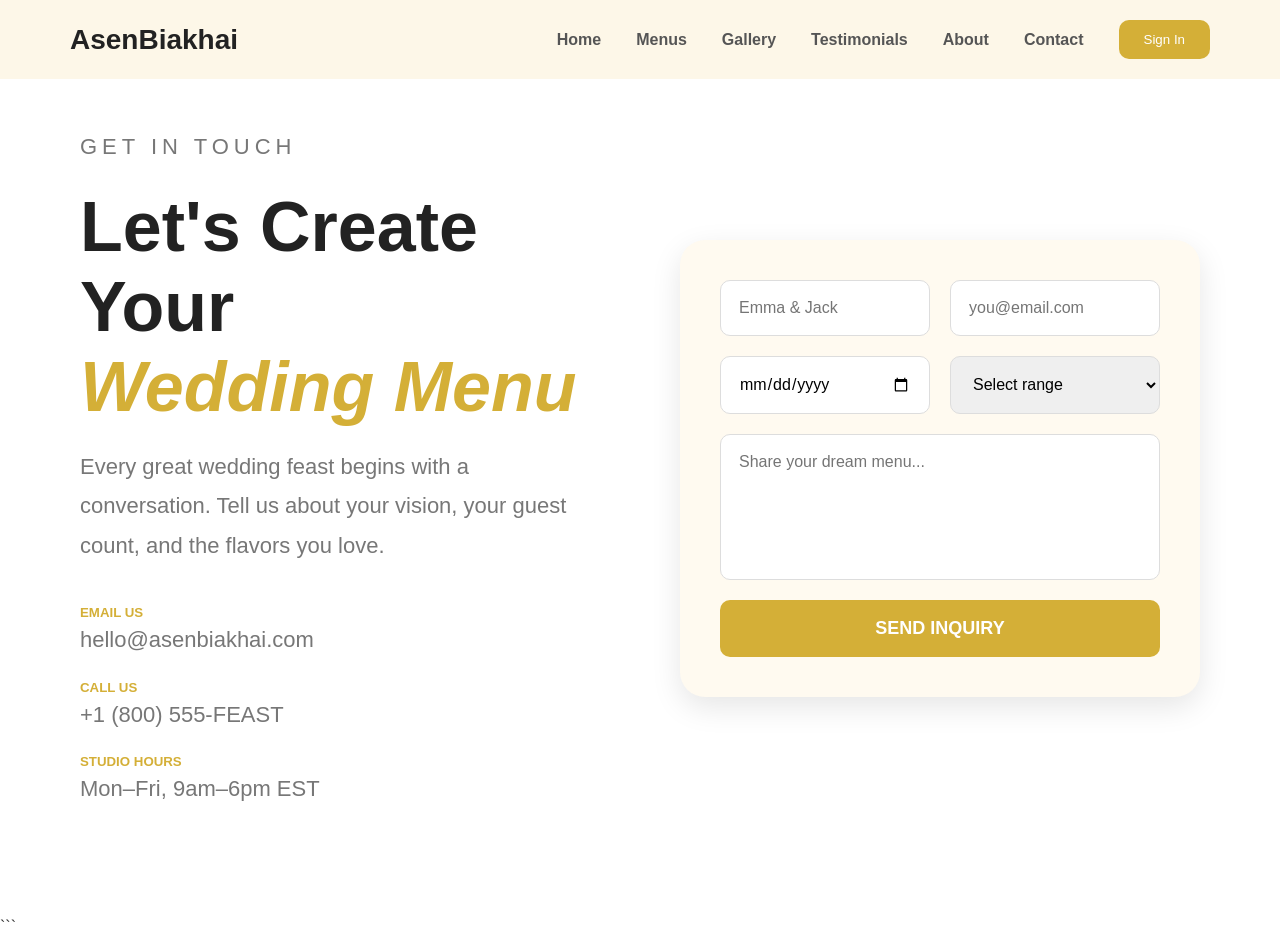
==== contact.html @ d2c401e8 "navigation, hamim and eva part complete" ====
```html
<!DOCTYPE html>
<html>

<head>

<meta charset="UTF-8">
<meta name="viewport" content="width=device-width, initial-scale=1">

<title>Contact</title>

<link rel="stylesheet" href="style.css">

</head>

<body>

<header>

<div class="logo">
AsenBiakhai
</div>

<nav>

<a href="index.html">Home</a>
<a href="#">Menus</a>
<a href="#">Gallery</a>
<a href="#">Testimonials</a>
<a href="#">About</a>
<a href="contact.html">Contact</a>

<button class="signin">
Sign In
</button>

</nav>

</header>

<section class="contact">

<div class="left">

<p class="small">
GET IN TOUCH
</p>

<h1>
Let's Create Your
<span>Wedding Menu</span>
</h1>

<p>
Every great wedding feast begins with a conversation.
Tell us about your vision, your guest count,
and the flavors you love.
</p>

<div class="info">

<h5>EMAIL US</h5>
<p>hello@asenbiakhai.com</p>

<h5>CALL US</h5>
<p>+1 (800) 555-FEAST</p>

<h5>STUDIO HOURS</h5>
<p>Mon–Fri, 9am–6pm EST</p>

</div>

</div>

<div class="right">

<form>

<div class="row">

<input type="text" placeholder="Emma & Jack">

<input type="email" placeholder="you@email.com">

</div>

<div class="row">

<input type="date">

<select>

<option>Select range</option>
<option>50-100</option>
<option>100-200</option>
<option>200+</option>

</select>

</div>

<textarea rows="6"
placeholder="Share your dream menu..."></textarea>

<button type="submit">
SEND INQUIRY
</button>

</form>

</div>

</section>

</body>
</html>
```
---- style.css ----
#Menu{
    display: flex;
    flex-direction: column;
    align-items: center;

    background-color: #FFFBF7;
}

.head-menu{
  display: flex;
  flex-direction: column;
  align-items: center;
}

.orth {
 color: #e0bb45;
 font-size: 2rem;

text-shadow: 2px 2px 5px #e0bc453f ;
}

.card{
  width: 22rem;
  height: 25rem;
  border-radius: 2rem;
  background-color: whitesmoke;
  box-shadow: 2px 2px 10px ;
  cursor: pointer;
}

.dishes:has(.card:hover) .card:not(:hover) {
  filter: blur(1px);
  transform: scale(0.92);
  transition: all 0.5s cubic-bezier(0.25, 0.46, 0.45, 0.94);
}

.card:hover {
  transform: scale(1.08);
  filter: blur(0);
  box-shadow: 8px 8px 25px rgba(0, 0, 0, 0.15);
  z-index: 10;
  position: relative;
  transition: all 0.5s cubic-bezier(0.2, 0.9, 0.4, 1.1);
}

.image{
  width: 22rem;
  height: 10rem;
  border-radius: 2rem 2rem 0px 0px;

  box-shadow:2px 2px 5px ;
}

.dishes-title{
  padding: 0px 15px;
}

.dishes{
  display: flex;
  justify-content: center;
  gap: 2rem;
  flex-wrap: wrap;

  padding: 1rem;
}

.people{
  width: 6.7rem;
}

.image-class{
  width: 100%;
  height: auto;
  display: block;
  padding: 5px;
  transition: transform 0.6s cubic-bezier(0.25, 0.46, 0.45, 0.94);
  overflow: hidden;
}

.imgss{
  display: flex;
  overflow: hidden;
  align-items: center;
}

.collumn{
  display: flex;
  flex-direction: column;
  padding: 5px;
  overflow: hidden;
}

.image-class:hover{
  transform: scale(1.08);
}

@media only screen and (max-width:770px){
  .imgss{
    display: flex;
    flex-direction: column;
    overflow: hidden;
  }
}


*{
    margin:0;
    padding:0;
    box-sizing:border-box;
    font-family:Arial, sans-serif;
}

html{
    scroll-behavior:smooth;
}

body{
    background:#ffffff;
    color:#333;
}

/* HEADER */

header{
    position:fixed;
    top:0;
    left:0;
    width:100%;
    background:#fdf7e8;
    display:flex;
    justify-content:space-between;
    align-items:center;
    padding:20px 70px;
    z-index:1000;
}

.logo{
    font-size:28px;
    font-weight:bold;
    color:#222;
}

nav{
    display:flex;
    align-items:center;
    gap:35px;
}

nav a{
    text-decoration:none;
    color:#555;
    font-weight:600;
}

.signin{
    background:#d4af37;
    color:white;
    border:none;
    padding:12px 25px;
    border-radius:10px;
    cursor:pointer;
}

/* HERO */

.hero{
    height:100vh;

    background:
    linear-gradient(rgba(0,0,0,.55),
    rgba(0,0,0,.55)),
    url("src/Images/hero/WhatsApp\ Image\ 2026-06-25\ at\ 11.05.59\ PM.jpeg");

    background-size:cover;
    background-position:center;

    display:flex;
    justify-content:center;
    align-items:center;
    text-align:center;
}

.content{
    width:100%;
    color:white;
}

.content h4{
    color:#d4af37;
    letter-spacing:4px;
    margin-bottom:20px;
}

.content h1{
    font-size:90px;
}

.content span{
    display:block;
    color:#d4af37;
    font-style:italic;
}

.content p{
    margin-top:25px;
    font-size:24px;
    line-height:1.8;
}

.buttons{
    margin-top:40px;
}

.quote,
.menu-btn{
    padding:18px 35px;
    border-radius:10px;
    font-size:18px;
    margin:10px;
}

.quote{
    background:#d4af37;
    border:none;
    color:white;
}

.menu-btn{
    background:transparent;
    border:2px solid white;
    color:white;
}

/* NORMAL SECTIONS */

.section{
    min-height:100vh;
    padding:140px 80px;
    text-align:center;
}

.section h2{
    font-size:60px;
    color:#d4af37;
    margin-bottom:20px;
}

.section p{
    font-size:22px;
    color:#666;
}

/* CONTACT */

.contact{
    min-height:100vh;
    padding:100px 80px;
    display:grid;
    grid-template-columns:1fr 1fr;
    gap:80px;
    align-items:center;
}

.small{
    color:#d4af37;
    letter-spacing:5px;
}

.left h1{
    font-size:70px;
    color:#222;
    margin:20px 0;
}

.left span{
    display:block;
    color:#d4af37;
    font-style:italic;
}

.left p{
    font-size:22px;
    line-height:1.8;
    color:#777;
}

.info{
    margin-top:40px;
}

.info h5{
    color:#d4af37;
    margin-top:20px;
}

.right{
    background:#fffaf0;
    padding:40px;
    border-radius:25px;
    box-shadow:0 10px 30px rgba(0,0,0,.1);
}

.row{
    display:flex;
    gap:20px;
    margin-bottom:20px;
}

.row input,
.row select{
    flex:1;
}

input,
select,
textarea{
    width:100%;
    padding:18px;
    border:1px solid #ddd;
    border-radius:10px;
    font-size:16px;
}

textarea{
    resize:none;
}

.right button{
    width:100%;
    margin-top:20px;
    padding:18px;
    border:none;
    border-radius:10px;
    background:#d4af37;
    color:white;
    font-size:18px;
    font-weight:bold;
}

nav :hover{
  color: #d4af37;
  text-shadow: 50px solid black;
}

@media(max-width:900px){

    header{
        flex-direction:column;
        gap:15px;
        padding:20px;
    }

    nav{
        flex-wrap:wrap;
        justify-content:center;
    }

    .content h1{
        font-size:50px;
    }

    .contact{
        grid-template-columns:1fr;
    }

    .row{
        flex-direction:column;
    }
}
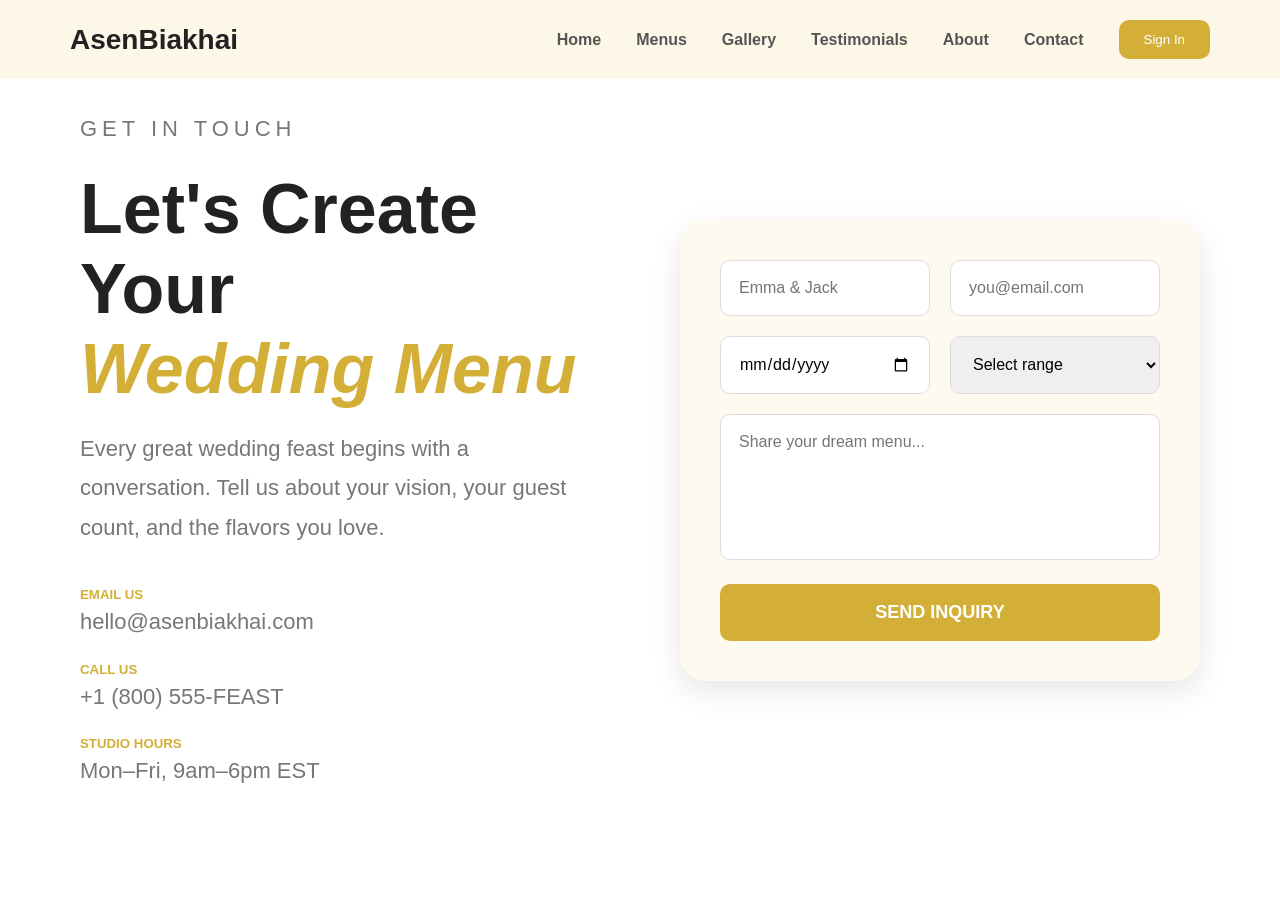
==== commit 77d42a08: "contact html file fixed" ====
--- a/contact.html
+++ b/contact.html
@@ -1,4 +1,4 @@
-```html
+
 <!DOCTYPE html>
 <html>
 
@@ -114,4 +114,4 @@
 
 </body>
 </html>
-```
+
